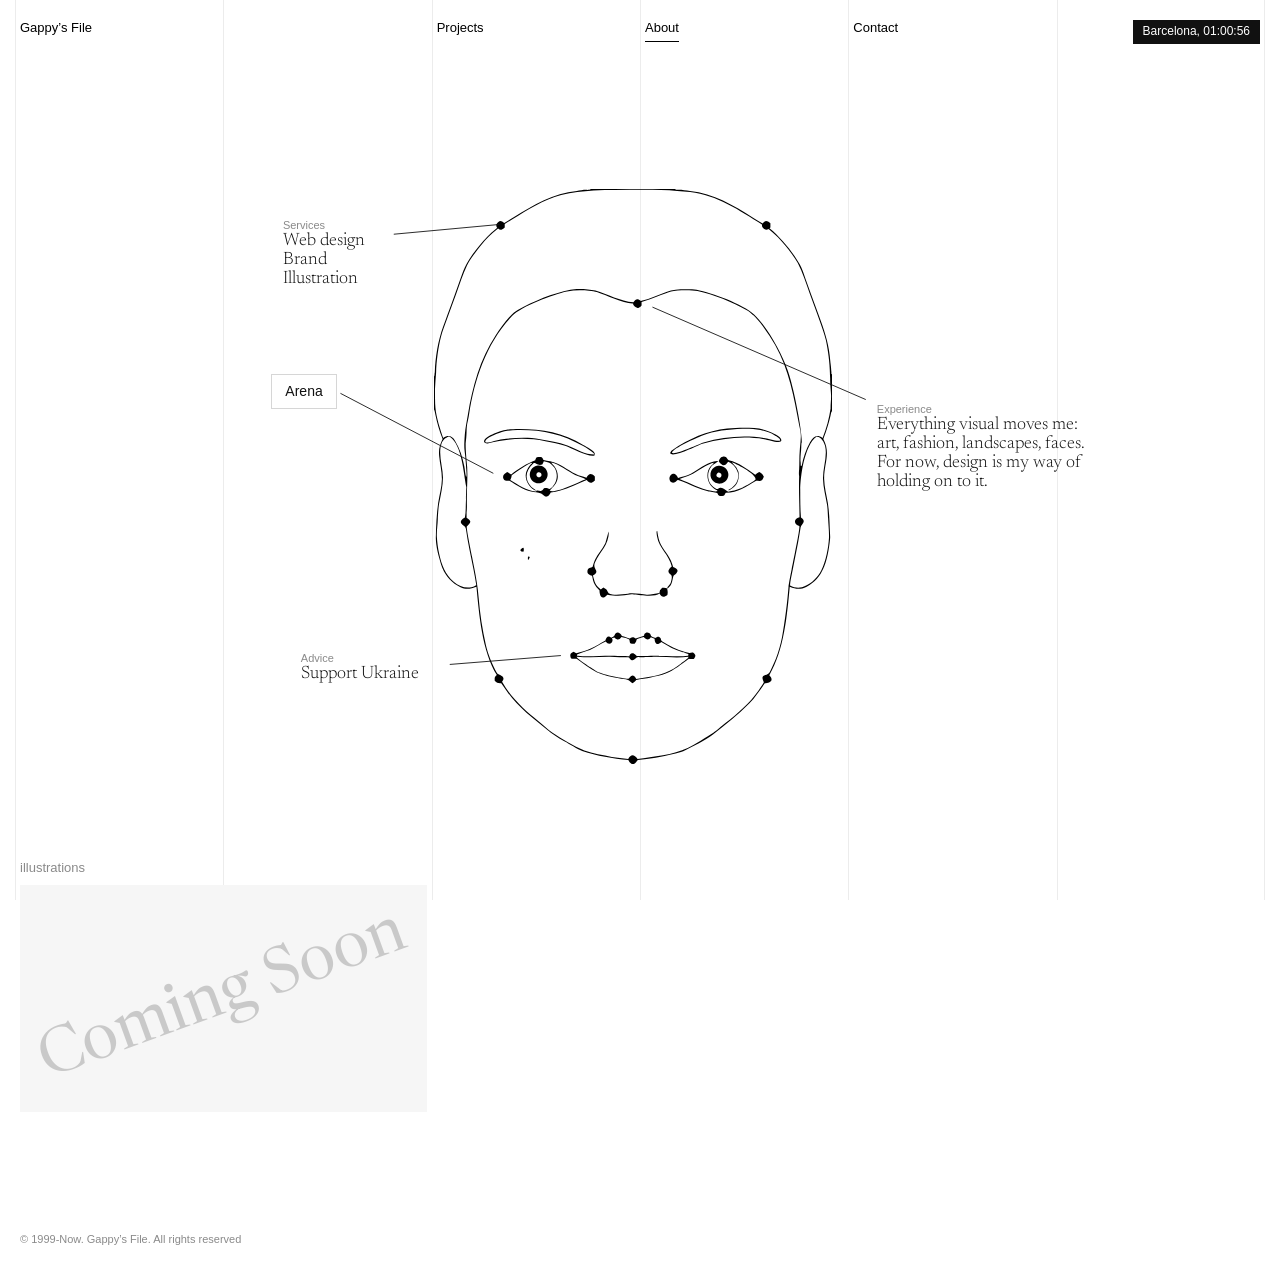
==== about.html @ 8f1a5fa7 "New Experience text Co-Authored-By: Claude Opus 5.5 <noreply@anthropic.com> Claude-Session: https://" ====
<!doctype html>
<html lang="en">
<head>
<meta charset="utf-8">
<meta name="viewport" content="width=device-width, initial-scale=1">
<title>About — Gappy’s File</title>
<meta name="description" content="Web design, brand and illustration by Gappy.">
<link rel="icon" href="favicon.svg" type="image/svg+xml">
<link rel="icon" href="favicon-32.png" sizes="32x32" type="image/png">
<link rel="apple-touch-icon" href="apple-touch-icon.png">
<meta property="og:type" content="website">
<meta property="og:site_name" content="Gappy’s File">
<meta property="og:title" content="About — Gappy’s File">
<meta property="og:description" content="Web design, brand and illustration by Gappy.">
<meta property="og:image" content="https://kategappy.github.io/gappysfile/og.png">
<meta property="og:image:width" content="1200">
<meta property="og:image:height" content="630">
<meta name="twitter:card" content="summary_large_image">
<link rel="preconnect" href="https://fonts.googleapis.com">
<link rel="preconnect" href="https://fonts.gstatic.com" crossorigin>
<link href="https://fonts.googleapis.com/css2?family=Newsreader:opsz,wght@6..72,200..400&display=swap" rel="stylesheet">
<link rel="stylesheet" href="css/style.css">
</head>
<body data-page="about">

<main>
  <section class="about-stage">
    <img class="face" src="assets/about/face.svg" alt="Line drawing of a face" onerror="this.style.visibility='hidden'">

    <!-- лінії-виноски (координати в системі 1440×900, як у макеті) -->
    <svg class="leaders" viewBox="0 0 1440 900" preserveAspectRatio="none" aria-hidden="true">
      <line x1="443" y1="196" x2="562" y2="185"/>
      <line x1="734" y1="278" x2="974" y2="382"/>
      <line x1="383" y1="375" x2="555" y2="465"/>
      <line x1="506" y1="680" x2="631" y2="670"/>
    </svg>

    <dl class="note" style="left:22.1%;top:19.7%"><dt>Services</dt><dd>Web design<br>Brand<br>Illustration</dd></dl>
    <dl class="note note-experience" style="left:68.5%;top:42.7%;width:16.5%"><dt>Experience</dt><dd>Everything visual moves me: art, fashion, landscapes, faces. For now, design is my way of holding on to it.</dd></dl>
    <dl class="note" style="left:23.5%;top:73.9%"><dt>Advice</dt><dd>Support Ukraine</dd></dl>

    <a class="btn desktop-only" data-link="arena" style="left:21.2%;top:39.3%" target="_blank" rel="noopener">Arena</a>
  </section>

  <section class="row illustrations">
    <div class="box">
      <p class="label">illustrations</p>
      <div class="soon"><span>Coming Soon</span></div>
    </div>
  </section>
</main>

<script src="js/projects.js"></script>
<script src="js/main.js"></script>
</body>
</html>
---- css/style.css ----
/* ============ Gappy's File ============ */

/* Шрифт Ivory: поклади файл у assets/fonts/Ivory-Light.woff2 — і він підхопиться сам.
   Поки файла немає, показується схожий Newsreader. */
@font-face {
  font-family: "Ivory";
  src: url("../assets/fonts/Ivory-Light.woff2") format("woff2");
  font-weight: 300;
  font-display: swap;
}

:root {
  --bg: #ffffff;
  --ink: #111111;
  --muted: #8a8a8a;
  --line: #ececec;          /* вертикальні лінії сітки */
  --accent: #0d99ff;        /* синій «як у Figma» — колір виділення */
  --placeholder: #f3f3f3;

  --margin: 20px;           /* поля сторінки */
  --gap: 10px;              /* відстань між колонками */
  --cols: 6;

  --sans: Arial, "Helvetica Neue", Helvetica, sans-serif;
  --serif: "Ivory", "Newsreader", Georgia, serif;
}

* { box-sizing: border-box; margin: 0; padding: 0; }
html { -webkit-text-size-adjust: 100%; }
body {
  background: var(--bg);
  color: var(--ink);
  font-family: var(--sans);
  font-size: 13px;
  line-height: 1.3;
  min-height: 100vh;
  position: relative;
  overflow-x: hidden;
}
a { color: inherit; text-decoration: none; }
img { display: block; width: 100%; height: auto; }

/* ---------- вертикальні лінії, як колонки у Figma ---------- */
.grid-lines {
  position: fixed; inset: 0 var(--margin);
  display: grid;
  grid-template-columns: repeat(var(--cols), 1fr);
  column-gap: var(--gap);
  pointer-events: none;
  z-index: 0;
}
.grid-lines span { border-left: 1px solid var(--line); margin-left: -5px; }
.grid-lines span:last-child { border-right: 1px solid var(--line); margin-right: -5px; }

/* ---------- спільна сітка 6 колонок ---------- */
.row {
  display: grid;
  grid-template-columns: repeat(var(--cols), 1fr);
  column-gap: var(--gap);
  padding: 0 var(--margin);
  position: relative;
  z-index: 1;
}

/* ---------- шапка ----------
   Без підкладки: текст білий + mix-blend-mode: difference,
   тому на білому він чорний, а на картинках інвертується. */
.header {
  position: fixed; top: 0; left: 0; right: 0;
  padding-top: 20px; padding-bottom: 20px;
  align-items: start;
  z-index: 20;
  color: #fff;
  mix-blend-mode: difference;
  pointer-events: none;
}
.header a { pointer-events: auto; display: inline-block; justify-self: start; padding-bottom: 4px; transition: opacity .2s; }
.header .brand { grid-column: 1; }
.header .nav-projects { grid-column: 3; }
.header .nav-about { grid-column: 4; }
.header .nav-contact { grid-column: 5; }
.header a[aria-current="page"] { border-bottom: 1px solid currentColor; }
.header a:hover { opacity: .55; }

/* годинник окремо, бо в нього своя чорна плашка без difference */
.clock {
  position: fixed; top: 20px; right: var(--margin);
  z-index: 21;
  background: var(--ink); color: #fff;
  padding: 4px 10px; font-size: 12px;
  font-variant-numeric: tabular-nums;
  white-space: nowrap;
}
main { padding-top: 60px; }

/* ---------- головна: hero ---------- */
.hero { padding-top: 260px; padding-bottom: 260px; align-items: center; }
.hero .creature { grid-column: 3; position: relative; margin: 0; }
.hero .creature img { display: block; }
/* ховер на грифона: рамка виділення, як у Figma, і підпис під ним */
.hero .creature .selection { inset: -6px; opacity: 0; transition: opacity .15s; }
.hero .creature figcaption {
  position: absolute; top: calc(100% + 16px); left: 0; right: 0;
  font-size: 13px; line-height: 1.45; color: var(--muted);
  opacity: 0; transform: translateY(-4px); transition: opacity .2s, transform .2s;
}
.hero .creature:hover .selection,
.hero .creature:hover figcaption { opacity: 1; transform: none; }
.hero .intro {
  grid-column: 4;
  font-family: var(--serif);
  font-weight: 300;
  font-optical-sizing: auto;
  font-size: 22px; line-height: 1.12;
}

/* ---------- головна: сітка робіт ---------- */
.works {
  row-gap: 120px;
  padding-bottom: 160px;
  align-items: start;
}
.tile {
  position: relative;
  cursor: none;
}
.tile .label {
  position: absolute; bottom: 100%; left: 0;
  padding-bottom: 8px;
  font-size: 13px; color: var(--muted);
  white-space: nowrap;
}
.tile .media { background: var(--placeholder); position: relative; overflow: hidden; }
.tile .media img, .tile .media video,
.project .gallery .media img, .project .gallery .media video { position: absolute; inset: 0; width: 100%; height: 100%; object-fit: cover; display: block; }
.tile .media .missing {
  position: absolute; inset: 0; display: grid; place-items: center;
  font-size: 10px; color: #b5b5b5;
}

/* стан ховеру проєкту */
.works.is-hovering .tile.is-active .label { color: var(--accent); }

/* синя рамка виділення — малюється JS-ом навколо рядків проєкту */
.selection {
  position: absolute;
  border: 1px solid var(--accent);
  pointer-events: none;
  z-index: 5;
}
.selection i {
  position: absolute; width: 7px; height: 7px;
  background: #fff; border: 1px solid var(--accent);
}
.selection i:nth-child(1) { top: -4px; left: -4px; }
.selection i:nth-child(2) { top: -4px; right: -4px; }
.selection i:nth-child(3) { bottom: -4px; left: -4px; }
.selection i:nth-child(4) { bottom: -4px; right: -4px; }

/* плашка «See project», що їде за курсором */
.cursor-tag {
  position: fixed; left: 0; top: 0;
  background: var(--ink); color: #fff;
  font-size: 12px; padding: 7px 13px;
  pointer-events: none;
  z-index: 50;
  opacity: 0;
  transform: translate(-50%, -50%);
  transition: opacity .15s;
  white-space: nowrap;
}
.cursor-tag.on { opacity: 1; }

/* ---------- сторінка проєкту ---------- */
.project { padding-top: 50px; padding-bottom: 160px; align-items: start; }
.project .info {
  grid-column: 1 / span 2;
  position: sticky; top: 90px;
  display: flex; flex-direction: column; gap: 18px;
  padding-right: 20px;
}
.project .info dt { font-size: 13px; color: var(--muted); }
.project .info dd { font-size: 13px; }
.project .info .desc { font-size: 13px; max-width: 420px; padding-top: 18px; }
.btn {
  display: inline-block; align-self: flex-start;
  border: 1px solid #d6d6d6; background: #fff;
  padding: 7px 13px; font-size: 12px;
}
.btn:hover { border-color: var(--accent); color: var(--accent); }
.btn.is-off, .btn.is-off:hover { color: var(--muted); border-color: #e4e4e4; cursor: default; }
.project .gallery {
  grid-column: 3 / span 4;
  display: flex; flex-direction: column; gap: 10px;
}
.project .gallery .media { background: var(--placeholder); position: relative; }
.project .gallery .media { overflow: hidden; }
.project .gallery .media .missing {
  position: absolute; inset: 0; display: grid; place-items: center;
  font-size: 11px; color: #b5b5b5;
}
.project-nav { grid-column: 3 / span 4; display: flex; justify-content: space-between; padding-top: 40px; font-size: 12px; }
.project-nav a:hover { color: var(--accent); }

/* ---------- About ---------- */
.about-stage {
  position: relative; z-index: 1;
  margin: 0 auto;
  width: 100%; max-width: 1440px;
  aspect-ratio: 1440 / 900;
}
.about-stage > * { position: absolute; }
.about-stage .face { left: 33.9%; top: 16.1%; width: 31.1%; }
.about-stage svg.leaders { inset: 0; width: 100%; height: 100%; }
.about-stage svg.leaders line { stroke: var(--ink); stroke-width: 1; }
.about-stage .note dt { font-family: var(--sans); font-size: 11px; color: var(--muted); }
.about-stage .note dd { font-weight: 300; font-family: var(--serif); font-size: 18px; line-height: 1.05; }
.about-stage .btn { font-size: 14px; }
.about-stage .btn:hover ~ * {}
.illustrations { padding-bottom: 120px; }
.illustrations .box { grid-column: 1 / span 2; }
.illustrations .label { font-size: 13px; color: var(--muted); padding-bottom: 8px; }
.illustrations .soon {
  background: #f6f6f6; aspect-ratio: 458 / 256;
  display: grid; place-items: center; overflow: hidden;
  font-family: var(--serif); font-size: 64px; color: #c9c9c9;
}
.illustrations .soon span { transform: rotate(-20deg); white-space: nowrap; }

/* ---------- футер ---------- */
.footer { padding-bottom: 20px; font-size: 11px; color: var(--muted); }
.footer p { grid-column: 1 / span 3; }

/* ---------- планшет / телефон ---------- */
@media (max-width: 900px) {
  :root { --cols: 2; --margin: 12px; }
  .header { grid-template-columns: repeat(4, auto); justify-content: space-between; }
  .header .brand, .header .nav-projects, .header .nav-about, .header .nav-contact { grid-column: auto; }
  .clock { display: none; }
  .hero { padding-top: 80px; padding-bottom: 160px; }
  .hero .creature { grid-column: 1; }
  .hero .intro { grid-column: 2; font-size: 18px; }
  .works { row-gap: 60px; }
  .works .skip { display: none; }
  .tile { cursor: pointer; }
  .cursor-tag { display: none; }
  .project .info { grid-column: 1 / -1; position: static; padding-bottom: 30px; }
  .project .gallery, .project-nav { grid-column: 1 / -1; }
  .about-stage {
    aspect-ratio: auto; display: flex; flex-wrap: wrap; gap: 16px;
    padding: 20px var(--margin) 80px; align-items: flex-start;
  }
  .about-stage > * { position: static !important; }
  .about-stage .face { width: 70% !important; margin: 0 auto 20px; flex-basis: 100%; max-width: 320px; }
  .about-stage .note { flex-basis: 100%; }
  .about-stage svg.leaders { display: none; }
  .about-stage .note dd { font-size: 14px; }
  .about-stage .btn { font-size: 12px; padding: 5px 9px; }
  .illustrations .box { grid-column: 1 / -1; }
  .illustrations .soon { font-size: 44px; }
}

/* ---------- ефект появи при скролі ----------
   Картинка «випадає» зверху вниз: маска відкривається донизу,
   а картинка всередині з'їжджає згори і зменшується з 1.15 до 1. */
.reveal .media {
  clip-path: inset(0 0 100% 0);
  transition: clip-path .55s cubic-bezier(.77, 0, .18, 1) var(--delay, 0s);
}
.reveal .media > img, .reveal .media > video {
  transform: scale(1.15) translateY(-6%);
  transition: transform .7s cubic-bezier(.22, 1, .36, 1) var(--delay, 0s);
}
.reveal .label { opacity: 0; transform: translateY(-6px); transition: opacity .3s var(--delay, 0s), transform .3s var(--delay, 0s), color .2s; }
.reveal.is-in .media { clip-path: inset(0 0 0 0); }
.reveal.is-in .media > img, .reveal.is-in .media > video { transform: none; }
.reveal.is-in .label { opacity: 1; transform: none; }

@media (prefers-reduced-motion: reduce) {
  .reveal .media, .reveal .media > img, .reveal .media > video, .reveal .label, .reveal.media {
    clip-path: none; transform: none; opacity: 1; transition: none;
  }
}

.studio-link { border-bottom: 1px solid currentColor; }
.studio-link:hover { color: var(--accent); }

.about-stage svg.face { height: auto; display: block; }

/* Arena: на десктопі на About, на телефоні — на Contact */
.mobile-only { display: none !important; }

@media (max-width: 900px) {
  .mobile-only { display: inline-block !important; }
  .desktop-only { display: none !important; }
  body[data-page="contact"] .about-stage { justify-content: center; }
  .about-stage .note-experience { padding-right: 25%; }
  .project { padding-top: 200px; }
}
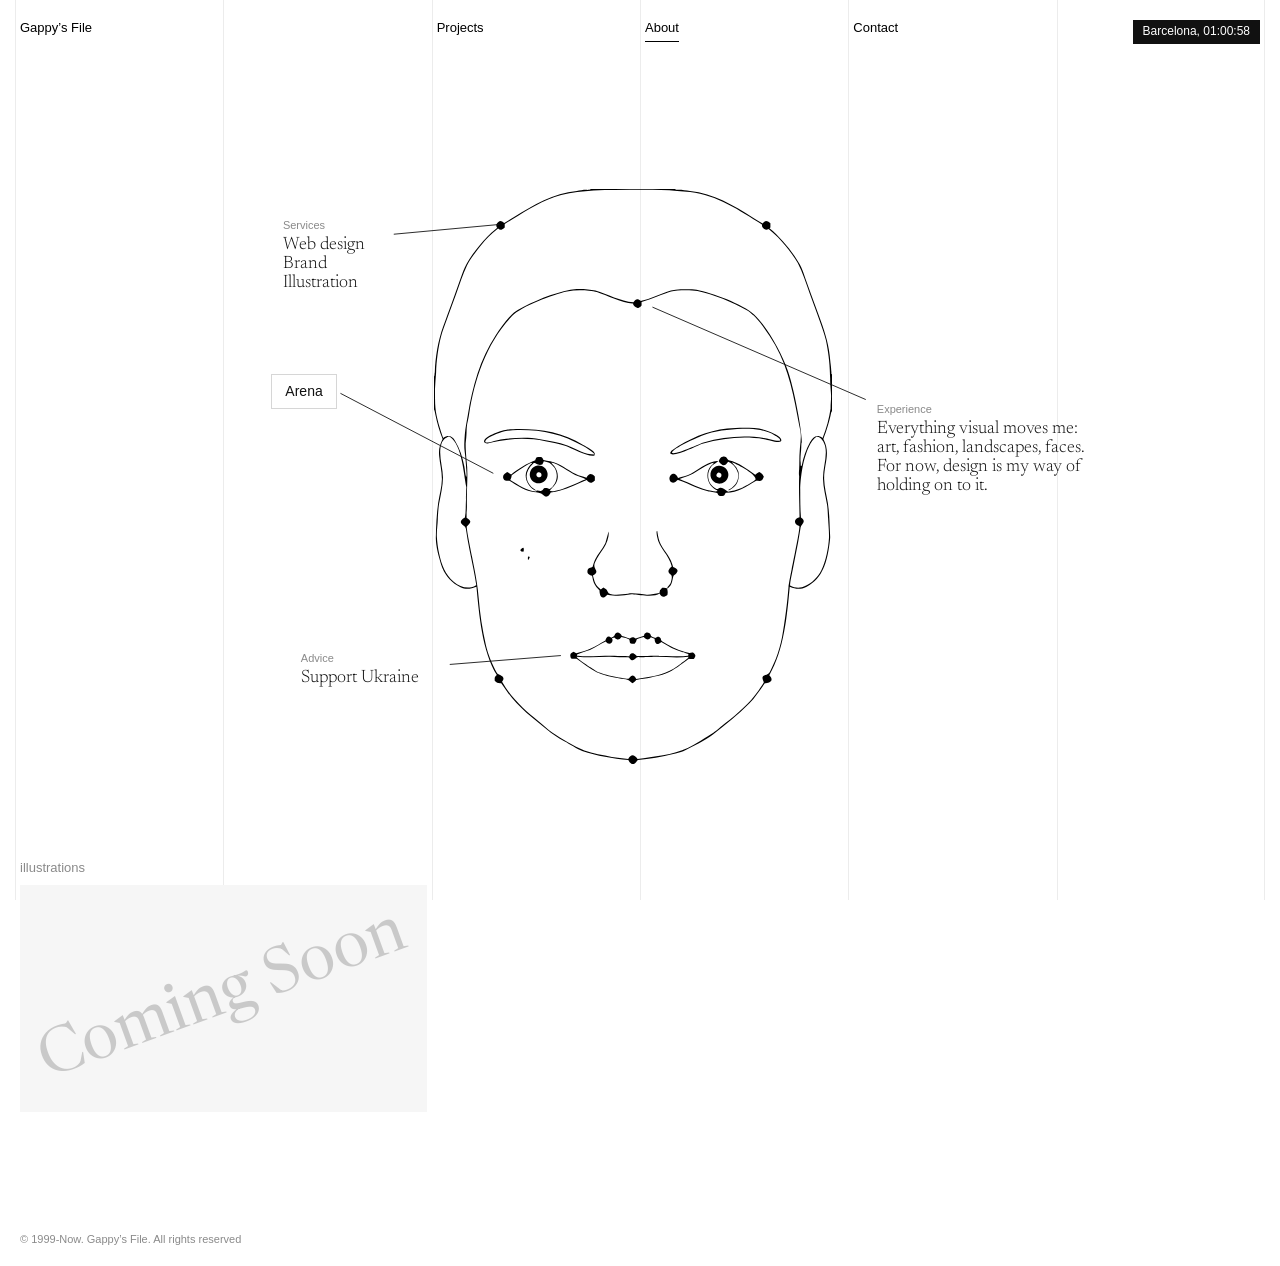
==== commit 5cd70261: "About note spacing, larger and denser serif on mobile, cache-busting for CSS/JS Co-Authored-By: Clau" ====
--- a/about.html
+++ b/about.html
@@ -19,7 +19,7 @@
 <link rel="preconnect" href="https://fonts.googleapis.com">
 <link rel="preconnect" href="https://fonts.gstatic.com" crossorigin>
 <link href="https://fonts.googleapis.com/css2?family=Newsreader:opsz,wght@6..72,200..400&display=swap" rel="stylesheet">
-<link rel="stylesheet" href="css/style.css">
+<link rel="stylesheet" href="css/style.css?v=3">
 </head>
 <body data-page="about">
 
@@ -50,7 +50,7 @@
   </section>
 </main>
 
-<script src="js/projects.js"></script>
-<script src="js/main.js"></script>
+<script src="js/projects.js?v=3"></script>
+<script src="js/main.js?v=3"></script>
 </body>
 </html>
--- a/css/style.css
+++ b/css/style.css
@@ -213,7 +213,7 @@
 .about-stage .face { left: 33.9%; top: 16.1%; width: 31.1%; }
 .about-stage svg.leaders { inset: 0; width: 100%; height: 100%; }
 .about-stage svg.leaders line { stroke: var(--ink); stroke-width: 1; }
-.about-stage .note dt { font-family: var(--sans); font-size: 11px; color: var(--muted); }
+.about-stage .note dt { font-family: var(--sans); font-size: 11px; color: var(--muted); margin-bottom: 4px; }
 .about-stage .note dd { font-weight: 300; font-family: var(--serif); font-size: 18px; line-height: 1.05; }
 .about-stage .btn { font-size: 14px; }
 .about-stage .btn:hover ~ * {}
@@ -254,7 +254,7 @@
   .about-stage .face { width: 70% !important; margin: 0 auto 20px; flex-basis: 100%; max-width: 320px; }
   .about-stage .note { flex-basis: 100%; }
   .about-stage svg.leaders { display: none; }
-  .about-stage .note dd { font-size: 14px; }
+  .about-stage .note dd { font-size: 18px; }
   .about-stage .btn { font-size: 12px; padding: 5px 9px; }
   .illustrations .box { grid-column: 1 / -1; }
   .illustrations .soon { font-size: 44px; }
@@ -297,3 +297,8 @@
   .about-stage .note-experience { padding-right: 25%; }
   .project { padding-top: 200px; }
 }
+
+/* телефон: шрифт із засічками трохи щільніший, щоб не здавався блідим */
+@media (max-width: 900px) {
+  .hero .intro, .about-stage .note dd { font-weight: 350; }
+}
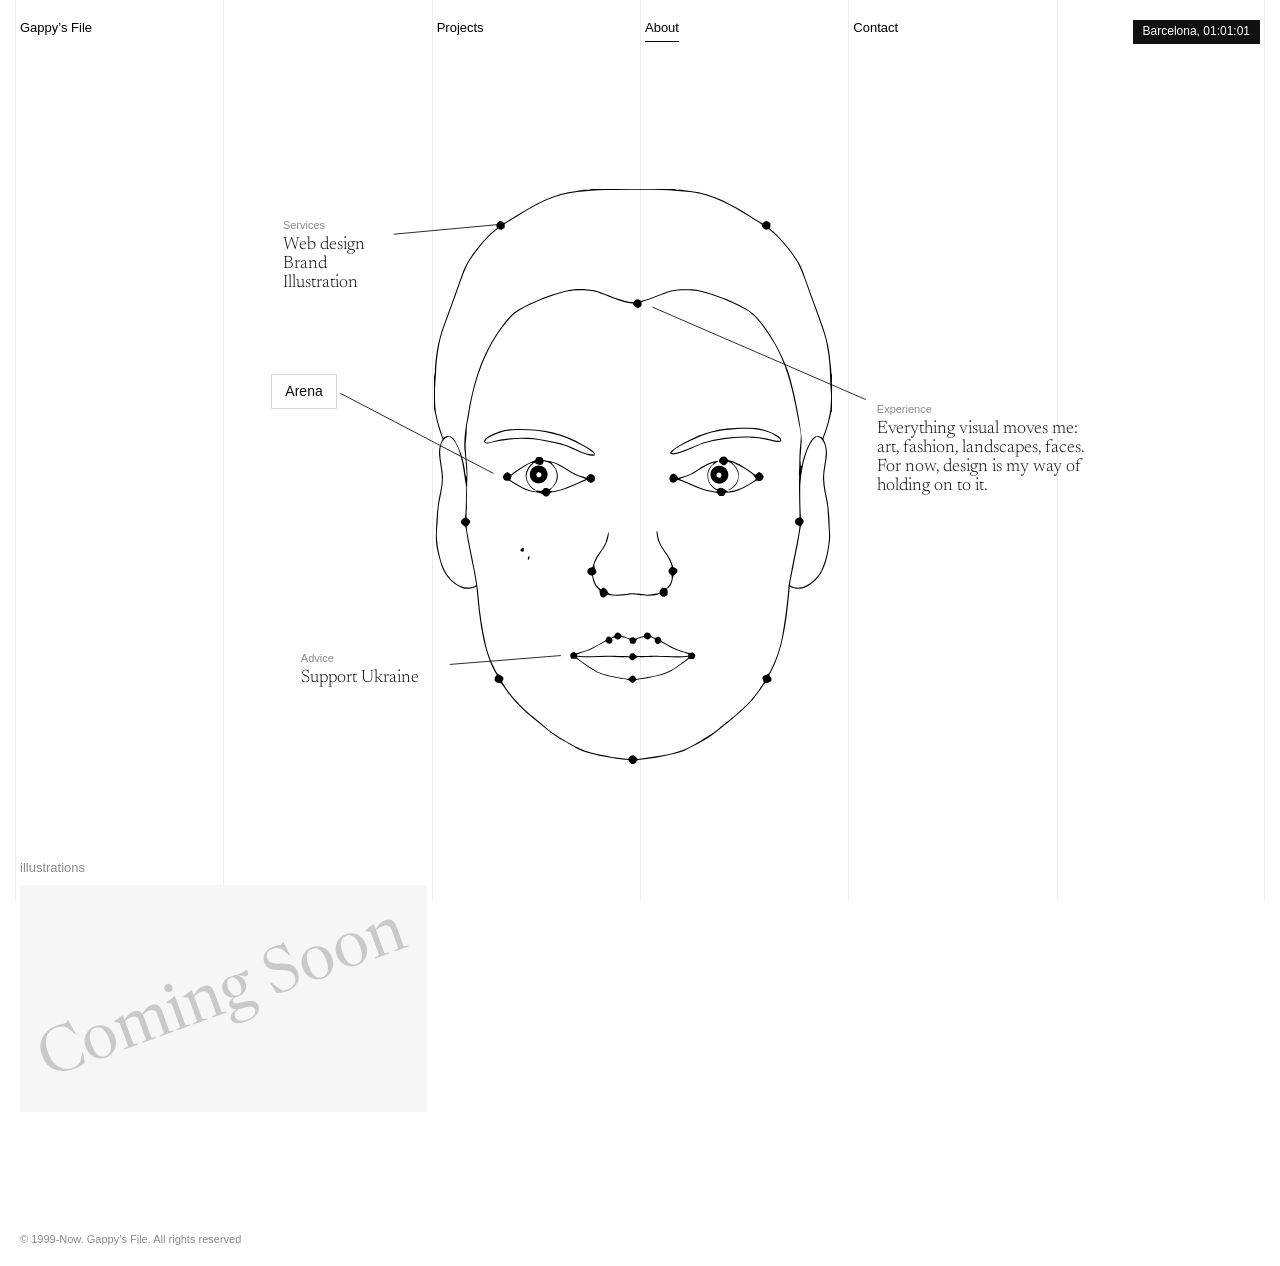
==== commit 0b79d807: "Project page (desktop): fixed left column aligned with first image, prev/next at the bottom Co-Autho" ====
--- a/about.html
+++ b/about.html
@@ -19,7 +19,7 @@
 <link rel="preconnect" href="https://fonts.googleapis.com">
 <link rel="preconnect" href="https://fonts.gstatic.com" crossorigin>
 <link href="https://fonts.googleapis.com/css2?family=Newsreader:opsz,wght@6..72,200..400&display=swap" rel="stylesheet">
-<link rel="stylesheet" href="css/style.css?v=3">
+<link rel="stylesheet" href="css/style.css?v=4">
 </head>
 <body data-page="about">
 
@@ -50,7 +50,7 @@
   </section>
 </main>
 
-<script src="js/projects.js?v=3"></script>
-<script src="js/main.js?v=3"></script>
+<script src="js/projects.js?v=4"></script>
+<script src="js/main.js?v=4"></script>
 </body>
 </html>
--- a/css/style.css
+++ b/css/style.css
@@ -175,10 +175,20 @@
 .project { padding-top: 50px; padding-bottom: 160px; align-items: start; }
 .project .info {
   grid-column: 1 / span 2;
-  position: sticky; top: 90px;
+  /* ліва колонка стоїть на місці, поки картинки скроляться;
+     верх — врівень з першою картинкою, навігація притиснута донизу екрана */
+  position: sticky; top: 110px;
+  height: calc(100vh - 130px);
   display: flex; flex-direction: column; gap: 18px;
   padding-right: 20px;
 }
+.project .info .pnav {
+  margin-top: auto;
+  display: flex; justify-content: space-between;
+  font-size: 13px;
+}
+.project .info .pnav a:hover { color: var(--accent); }
+.project-nav { display: none; }
 .project .info dt { font-size: 13px; color: var(--muted); }
 .project .info dd { font-size: 13px; }
 .project .info .desc { font-size: 13px; max-width: 420px; padding-top: 18px; }
@@ -199,7 +209,7 @@
   position: absolute; inset: 0; display: grid; place-items: center;
   font-size: 11px; color: #b5b5b5;
 }
-.project-nav { grid-column: 3 / span 4; display: flex; justify-content: space-between; padding-top: 40px; font-size: 12px; }
+.project-nav { grid-column: 3 / span 4; justify-content: space-between; padding-top: 40px; font-size: 13px; }
 .project-nav a:hover { color: var(--accent); }
 
 /* ---------- About ---------- */
@@ -244,7 +254,9 @@
   .works .skip { display: none; }
   .tile { cursor: pointer; }
   .cursor-tag { display: none; }
-  .project .info { grid-column: 1 / -1; position: static; padding-bottom: 30px; }
+  .project .info { grid-column: 1 / -1; position: static; height: auto; padding-bottom: 30px; }
+  .project .info .pnav { display: none; }
+  .project-nav { display: flex; }
   .project .gallery, .project-nav { grid-column: 1 / -1; }
   .about-stage {
     aspect-ratio: auto; display: flex; flex-wrap: wrap; gap: 16px;
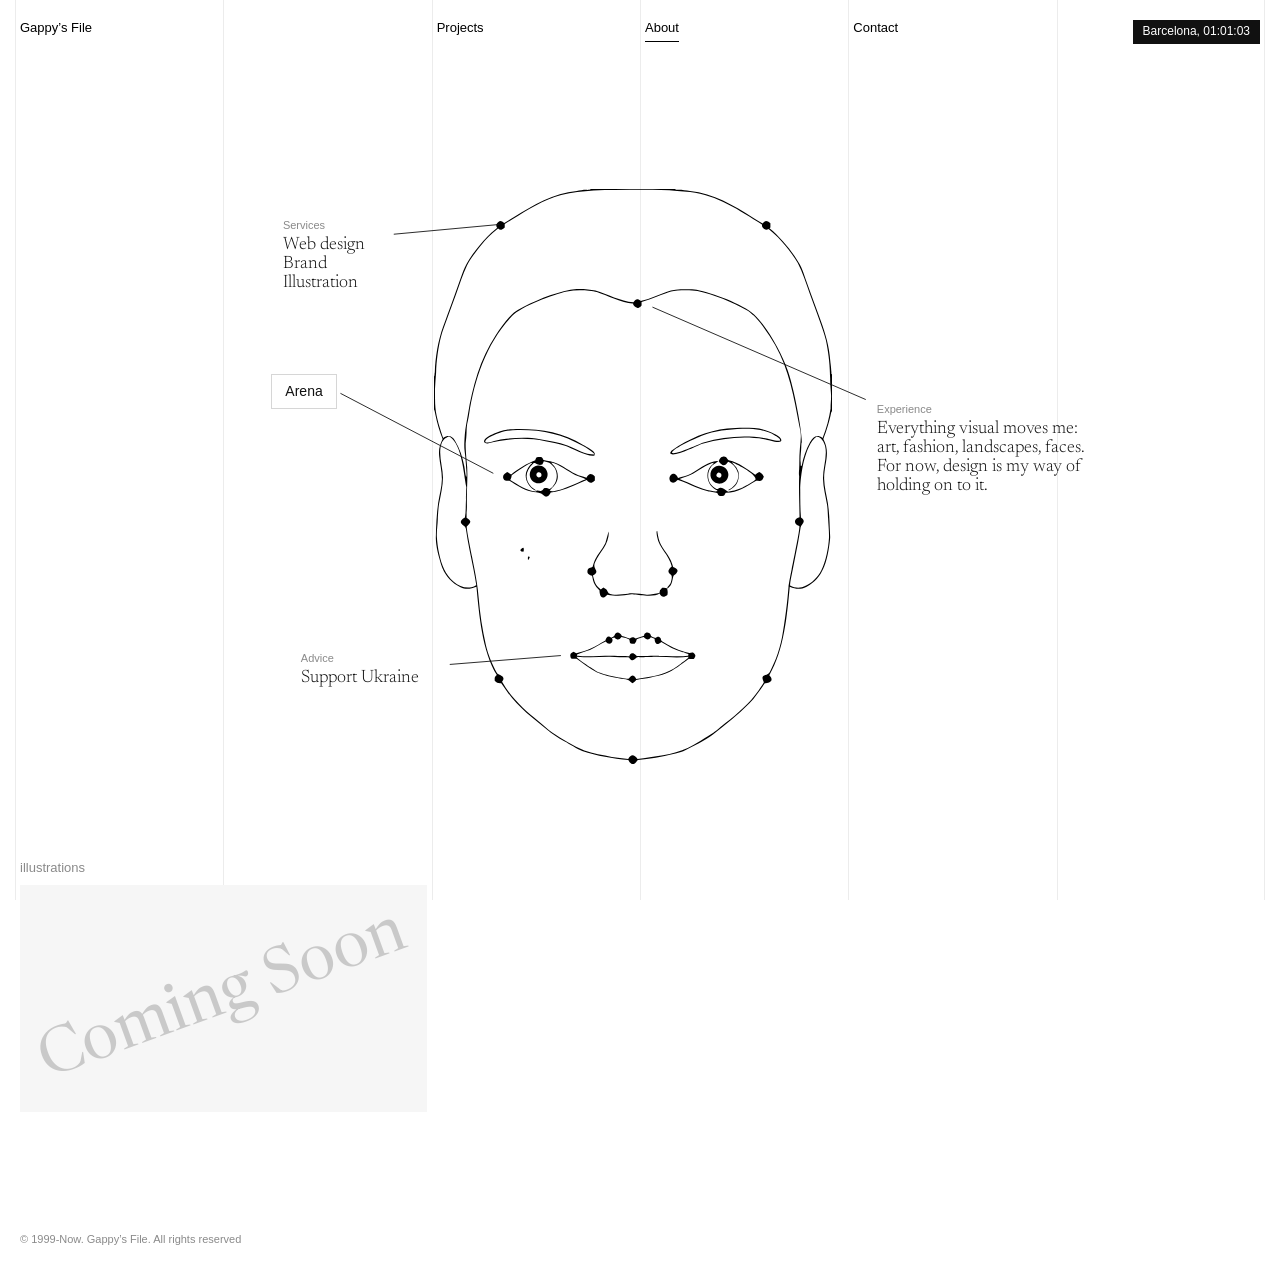
==== commit f46f8dd8: "Projects nav scrolls to the work grid; black overscroll background Co-Authored-By: Claude Opus 5.5 <" ====
--- a/about.html
+++ b/about.html
@@ -19,7 +19,7 @@
 <link rel="preconnect" href="https://fonts.googleapis.com">
 <link rel="preconnect" href="https://fonts.gstatic.com" crossorigin>
 <link href="https://fonts.googleapis.com/css2?family=Newsreader:opsz,wght@6..72,200..400&display=swap" rel="stylesheet">
-<link rel="stylesheet" href="css/style.css?v=4">
+<link rel="stylesheet" href="css/style.css?v=5">
 </head>
 <body data-page="about">
 
@@ -50,7 +50,7 @@
   </section>
 </main>
 
-<script src="js/projects.js?v=4"></script>
-<script src="js/main.js?v=4"></script>
+<script src="js/projects.js?v=5"></script>
+<script src="js/main.js?v=5"></script>
 </body>
 </html>
--- a/css/style.css
+++ b/css/style.css
@@ -26,7 +26,11 @@
 }
 
 * { box-sizing: border-box; margin: 0; padding: 0; }
-html { -webkit-text-size-adjust: 100%; }
+/* чорне тло видно лише коли «тягнеш» сторінку за край (overscroll) */
+html { -webkit-text-size-adjust: 100%; background: #111; scroll-behavior: smooth; }
+@media (prefers-reduced-motion: reduce) { html { scroll-behavior: auto; } }
+/* «Projects» у меню прокручує до робіт; запас зверху, щоб підпис проєкту не ховався під меню */
+#work { scroll-margin-top: 110px; }
 body {
   background: var(--bg);
   color: var(--ink);
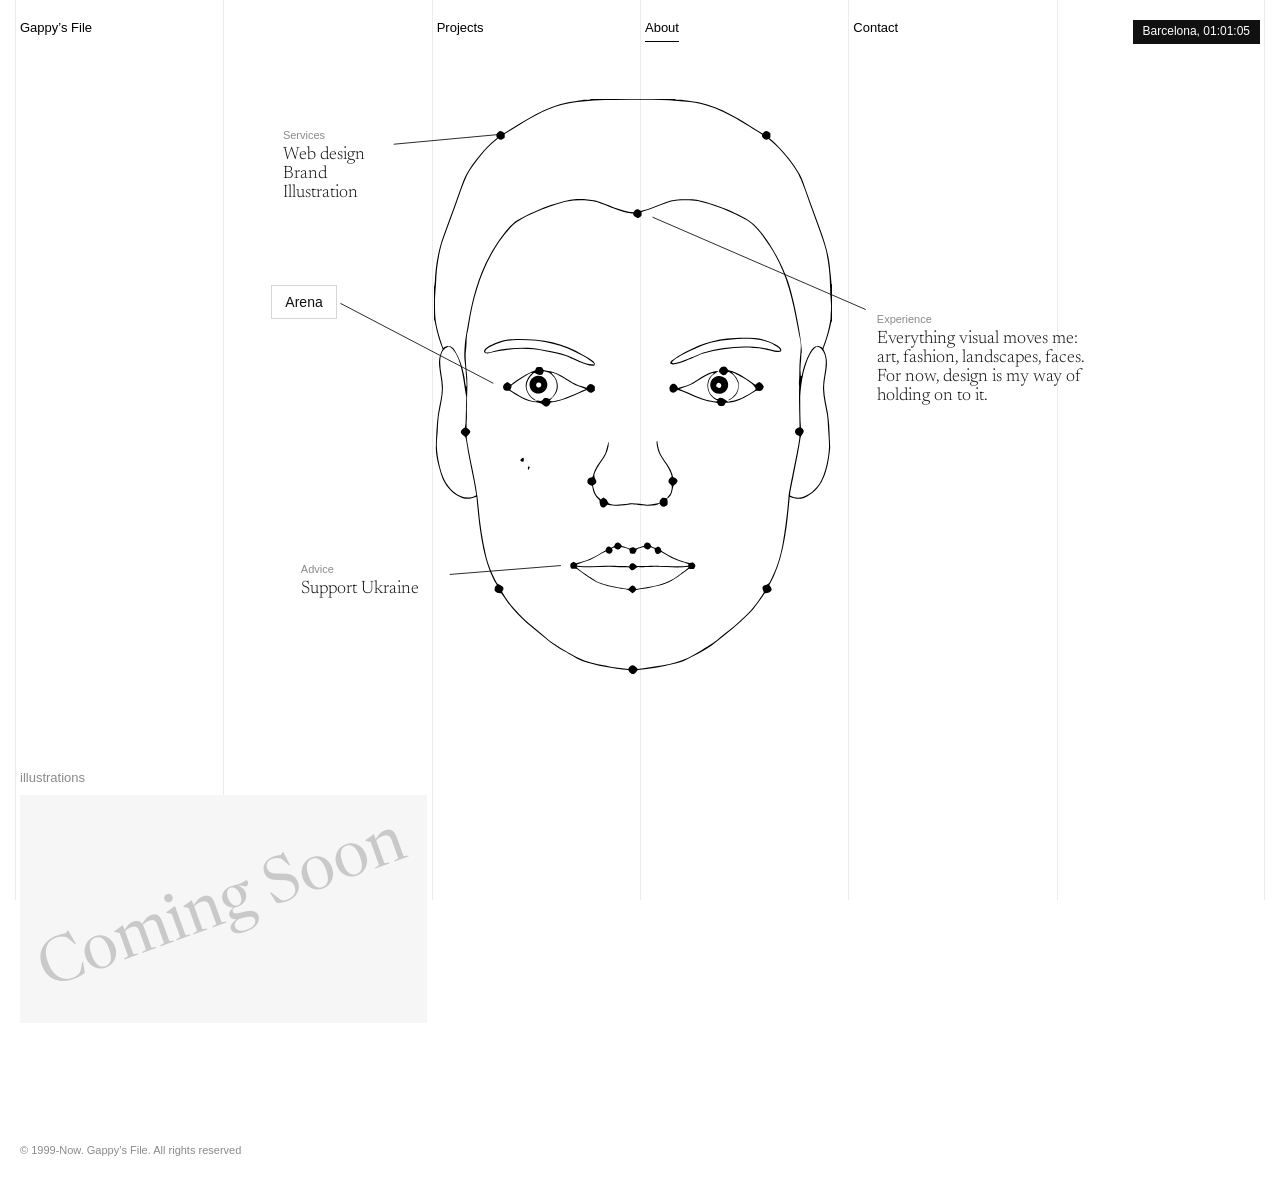
==== commit 4f5bf57b: "Hero spacing 220px; About/Contact face fits the viewport height Co-Authored-By: Claude Opus 5.5 <nor" ====
--- a/about.html
+++ b/about.html
@@ -19,7 +19,7 @@
 <link rel="preconnect" href="https://fonts.googleapis.com">
 <link rel="preconnect" href="https://fonts.gstatic.com" crossorigin>
 <link href="https://fonts.googleapis.com/css2?family=Newsreader:opsz,wght@6..72,200..400&display=swap" rel="stylesheet">
-<link rel="stylesheet" href="css/style.css?v=5">
+<link rel="stylesheet" href="css/style.css?v=6">
 </head>
 <body data-page="about">
 
@@ -50,7 +50,7 @@
   </section>
 </main>
 
-<script src="js/projects.js?v=5"></script>
-<script src="js/main.js?v=5"></script>
+<script src="js/projects.js?v=6"></script>
+<script src="js/main.js?v=6"></script>
 </body>
 </html>
--- a/css/style.css
+++ b/css/style.css
@@ -98,7 +98,8 @@
 main { padding-top: 60px; }
 
 /* ---------- головна: hero ---------- */
-.hero { padding-top: 260px; padding-bottom: 260px; align-items: center; }
+/* 220 px від меню до блоку з грифоном (60 px уже дає відступ main) і 220 px під ним */
+.hero { padding-top: 205px; padding-bottom: 220px; align-items: center; }
 .hero .creature { grid-column: 3; position: relative; margin: 0; }
 .hero .creature img { display: block; }
 /* ховер на грифона: рамка виділення, як у Figma, і підпис під ним */
@@ -217,10 +218,13 @@
 .project-nav a:hover { color: var(--accent); }
 
 /* ---------- About ---------- */
+/* сцена з обличчям масштабується так, щоб обличчя повністю влазило у висоту екрана,
+   і трохи піднята вгору (порожній верх композиції ховається під меню) */
 .about-stage {
+  --sw: min(100%, 1440px, calc((100svh - 80px) * 2));
   position: relative; z-index: 1;
-  margin: 0 auto;
-  width: 100%; max-width: 1440px;
+  margin: calc(var(--sw) * -0.07) auto 0;
+  width: var(--sw);
   aspect-ratio: 1440 / 900;
 }
 .about-stage > * { position: absolute; }
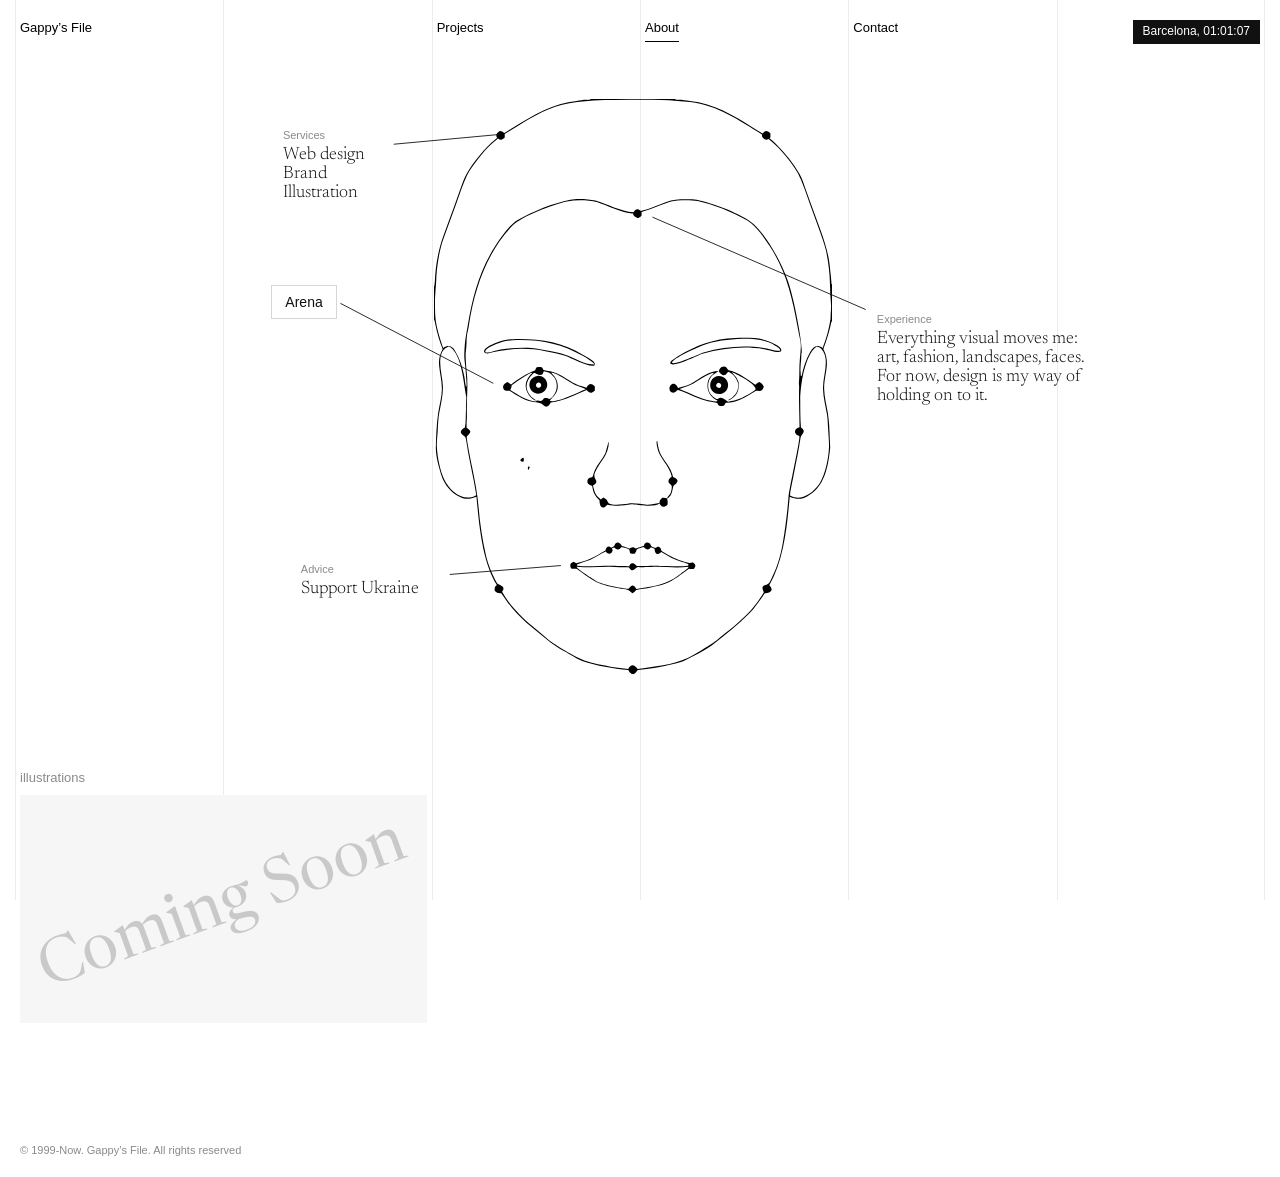
==== commit f7b86d34: "Add og:url and twitter:image Co-Authored-By: Claude Opus 5.5 <noreply@anthropic.com> Claude-Session:" ====
--- a/about.html
+++ b/about.html
@@ -16,6 +16,8 @@
 <meta property="og:image:width" content="1200">
 <meta property="og:image:height" content="630">
 <meta name="twitter:card" content="summary_large_image">
+<meta name="twitter:image" content="https://kategappy.github.io/gappysfile/og.png">
+<meta property="og:url" content="https://kategappy.github.io/gappysfile/about.html">
 <link rel="preconnect" href="https://fonts.googleapis.com">
 <link rel="preconnect" href="https://fonts.gstatic.com" crossorigin>
 <link href="https://fonts.googleapis.com/css2?family=Newsreader:opsz,wght@6..72,200..400&display=swap" rel="stylesheet">
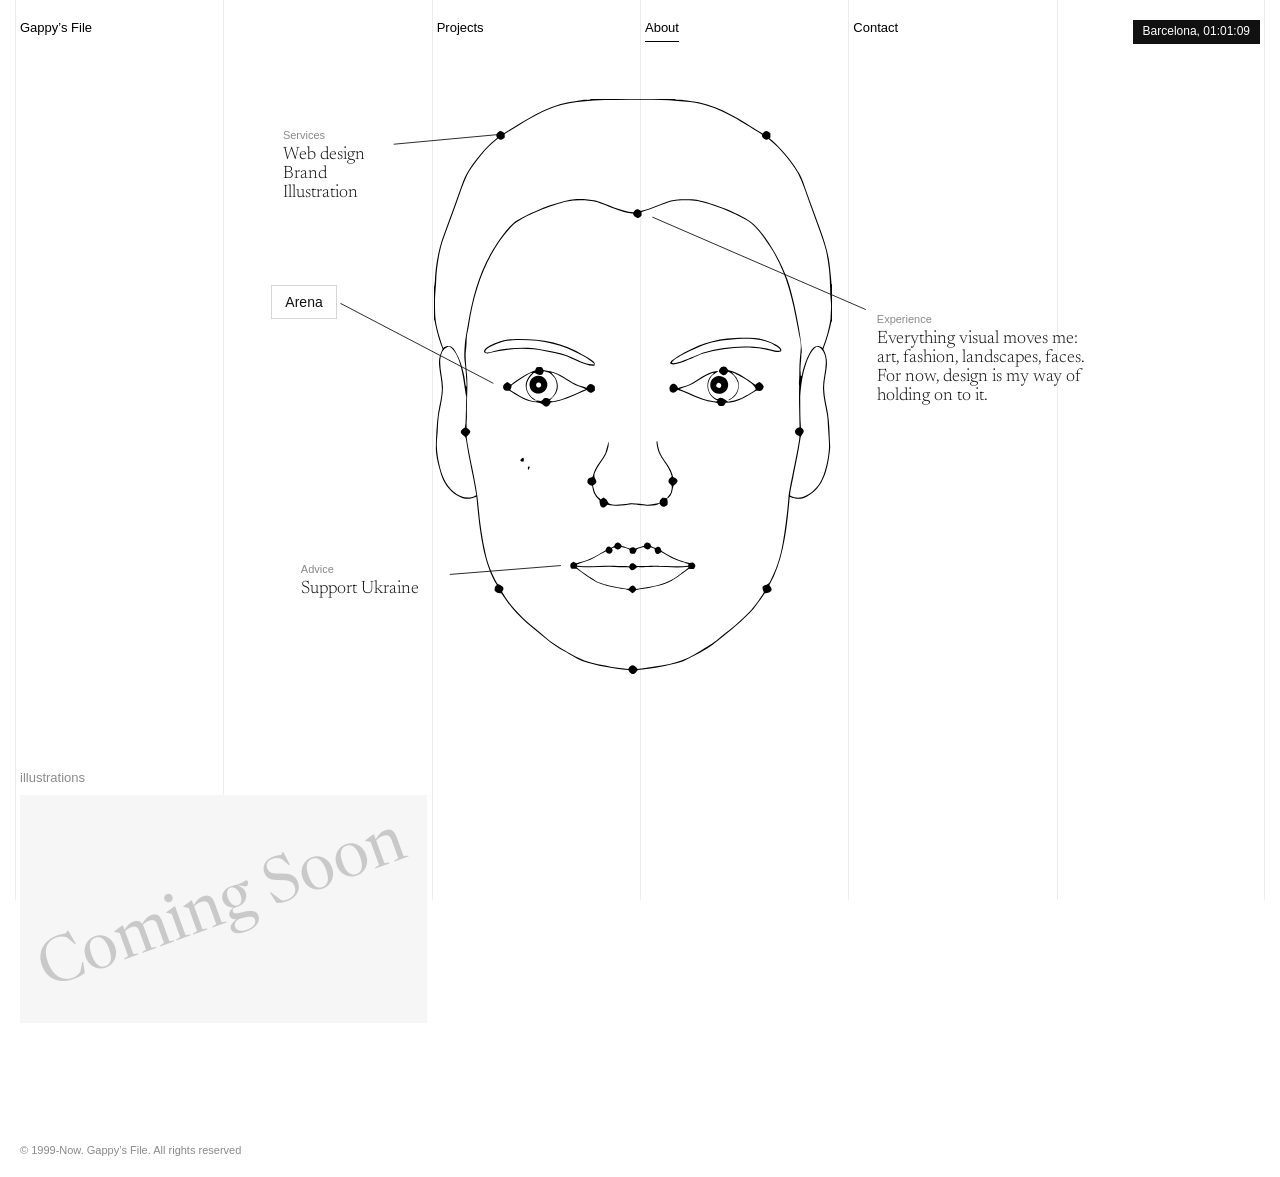
==== commit 8839bb1d: "Dark #222222 project page for Open Note Co-Authored-By: Claude Opus 5.5 <noreply@anthropic.com> Clau" ====
--- a/about.html
+++ b/about.html
@@ -21,7 +21,7 @@
 <link rel="preconnect" href="https://fonts.googleapis.com">
 <link rel="preconnect" href="https://fonts.gstatic.com" crossorigin>
 <link href="https://fonts.googleapis.com/css2?family=Newsreader:opsz,wght@6..72,200..400&display=swap" rel="stylesheet">
-<link rel="stylesheet" href="css/style.css?v=6">
+<link rel="stylesheet" href="css/style.css?v=7">
 </head>
 <body data-page="about">
 
@@ -52,7 +52,7 @@
   </section>
 </main>
 
-<script src="js/projects.js?v=6"></script>
-<script src="js/main.js?v=6"></script>
+<script src="js/projects.js?v=7"></script>
+<script src="js/main.js?v=7"></script>
 </body>
 </html>
--- a/css/style.css
+++ b/css/style.css
@@ -16,6 +16,7 @@
   --line: #ececec;          /* вертикальні лінії сітки */
   --accent: #0d99ff;        /* синій «як у Figma» — колір виділення */
   --placeholder: #f3f3f3;
+  --btn-border: #d6d6d6;
 
   --margin: 20px;           /* поля сторінки */
   --gap: 10px;              /* відстань між колонками */
@@ -90,7 +91,7 @@
 .clock {
   position: fixed; top: 20px; right: var(--margin);
   z-index: 21;
-  background: var(--ink); color: #fff;
+  background: #111; color: #fff;
   padding: 4px 10px; font-size: 12px;
   font-variant-numeric: tabular-nums;
   white-space: nowrap;
@@ -199,11 +200,11 @@
 .project .info .desc { font-size: 13px; max-width: 420px; padding-top: 18px; }
 .btn {
   display: inline-block; align-self: flex-start;
-  border: 1px solid #d6d6d6; background: #fff;
+  border: 1px solid var(--btn-border); background: transparent;
   padding: 7px 13px; font-size: 12px;
 }
 .btn:hover { border-color: var(--accent); color: var(--accent); }
-.btn.is-off, .btn.is-off:hover { color: var(--muted); border-color: #e4e4e4; cursor: default; }
+.btn.is-off, .btn.is-off:hover { color: var(--muted); border-color: var(--btn-border); opacity: .7; cursor: default; }
 .project .gallery {
   grid-column: 3 / span 4;
   display: flex; flex-direction: column; gap: 10px;
@@ -322,3 +323,12 @@
 @media (max-width: 900px) {
   .hero .intro, .about-stage .note dd { font-weight: 350; }
 }
+
+/* темна сторінка проєкту (колір задається полем bg у projects.js) */
+body.theme-dark {
+  --ink: #f2f2f2;
+  --muted: #8f8f8f;
+  --line: #343434;
+  --placeholder: #2c2c2c;
+  --btn-border: #555;
+}
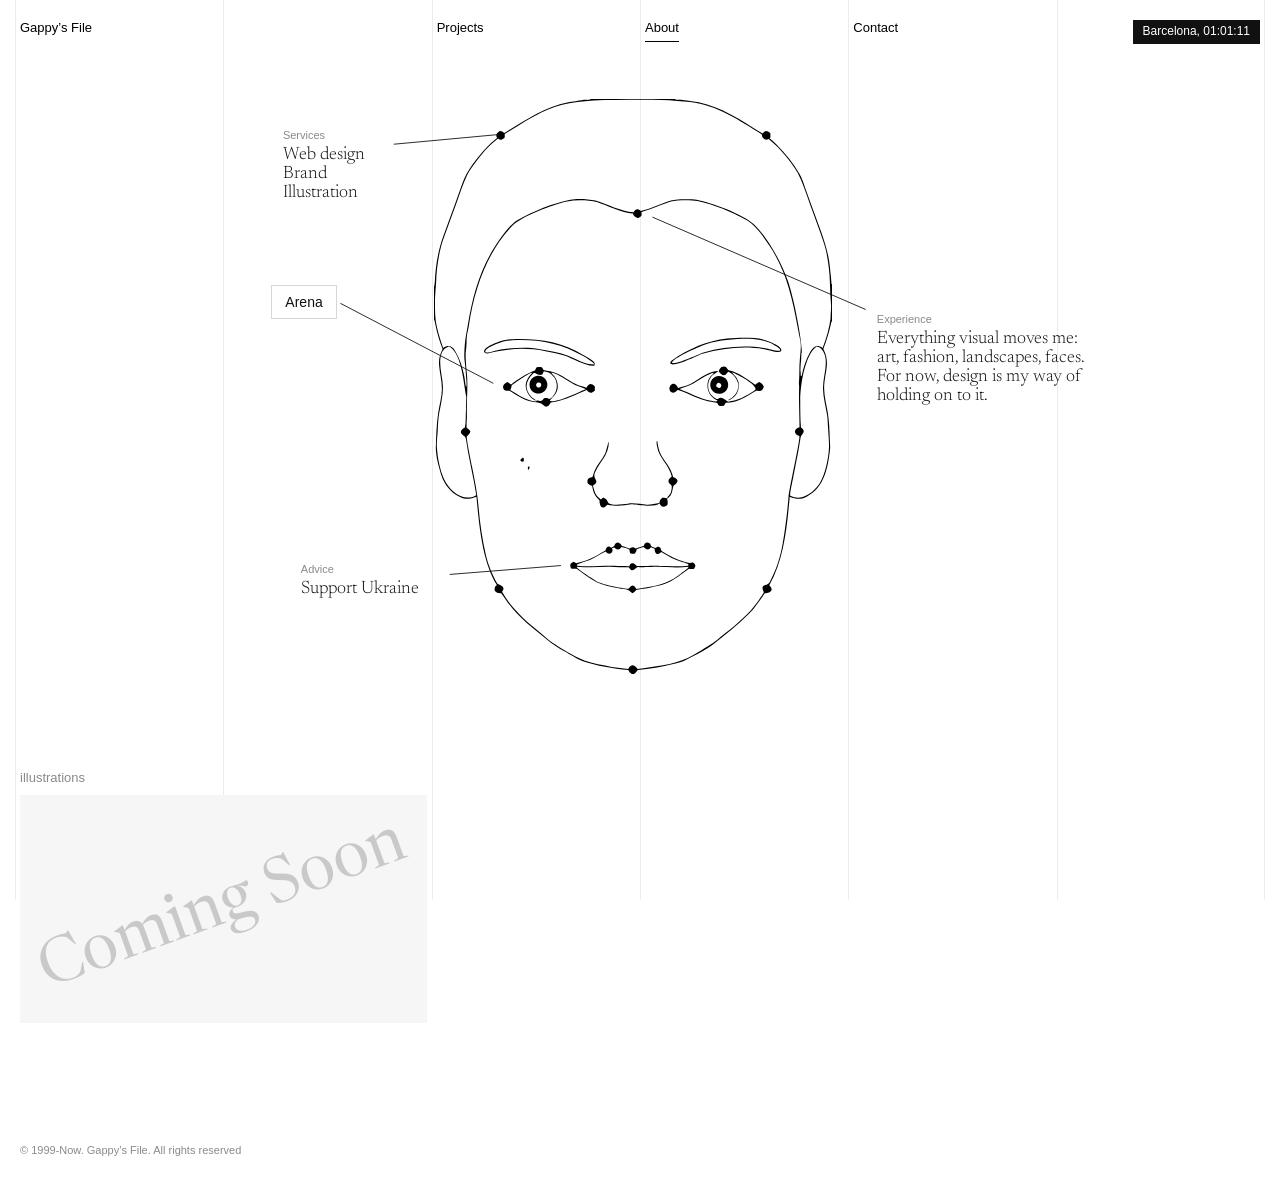
==== commit 9c92f657: "Point Open Graph URLs to gappysfile.com Co-Authored-By: Claude Opus 5.5 <noreply@anthropic.com> Clau" ====
--- a/about.html
+++ b/about.html
@@ -12,12 +12,12 @@
 <meta property="og:site_name" content="Gappy’s File">
 <meta property="og:title" content="About — Gappy’s File">
 <meta property="og:description" content="Web design, brand and illustration by Gappy.">
-<meta property="og:image" content="https://kategappy.github.io/gappysfile/og.png">
+<meta property="og:image" content="https://gappysfile.com/og.png">
 <meta property="og:image:width" content="1200">
 <meta property="og:image:height" content="630">
 <meta name="twitter:card" content="summary_large_image">
-<meta name="twitter:image" content="https://kategappy.github.io/gappysfile/og.png">
-<meta property="og:url" content="https://kategappy.github.io/gappysfile/about.html">
+<meta name="twitter:image" content="https://gappysfile.com/og.png">
+<meta property="og:url" content="https://gappysfile.com/about.html">
 <link rel="preconnect" href="https://fonts.googleapis.com">
 <link rel="preconnect" href="https://fonts.gstatic.com" crossorigin>
 <link href="https://fonts.googleapis.com/css2?family=Newsreader:opsz,wght@6..72,200..400&display=swap" rel="stylesheet">
